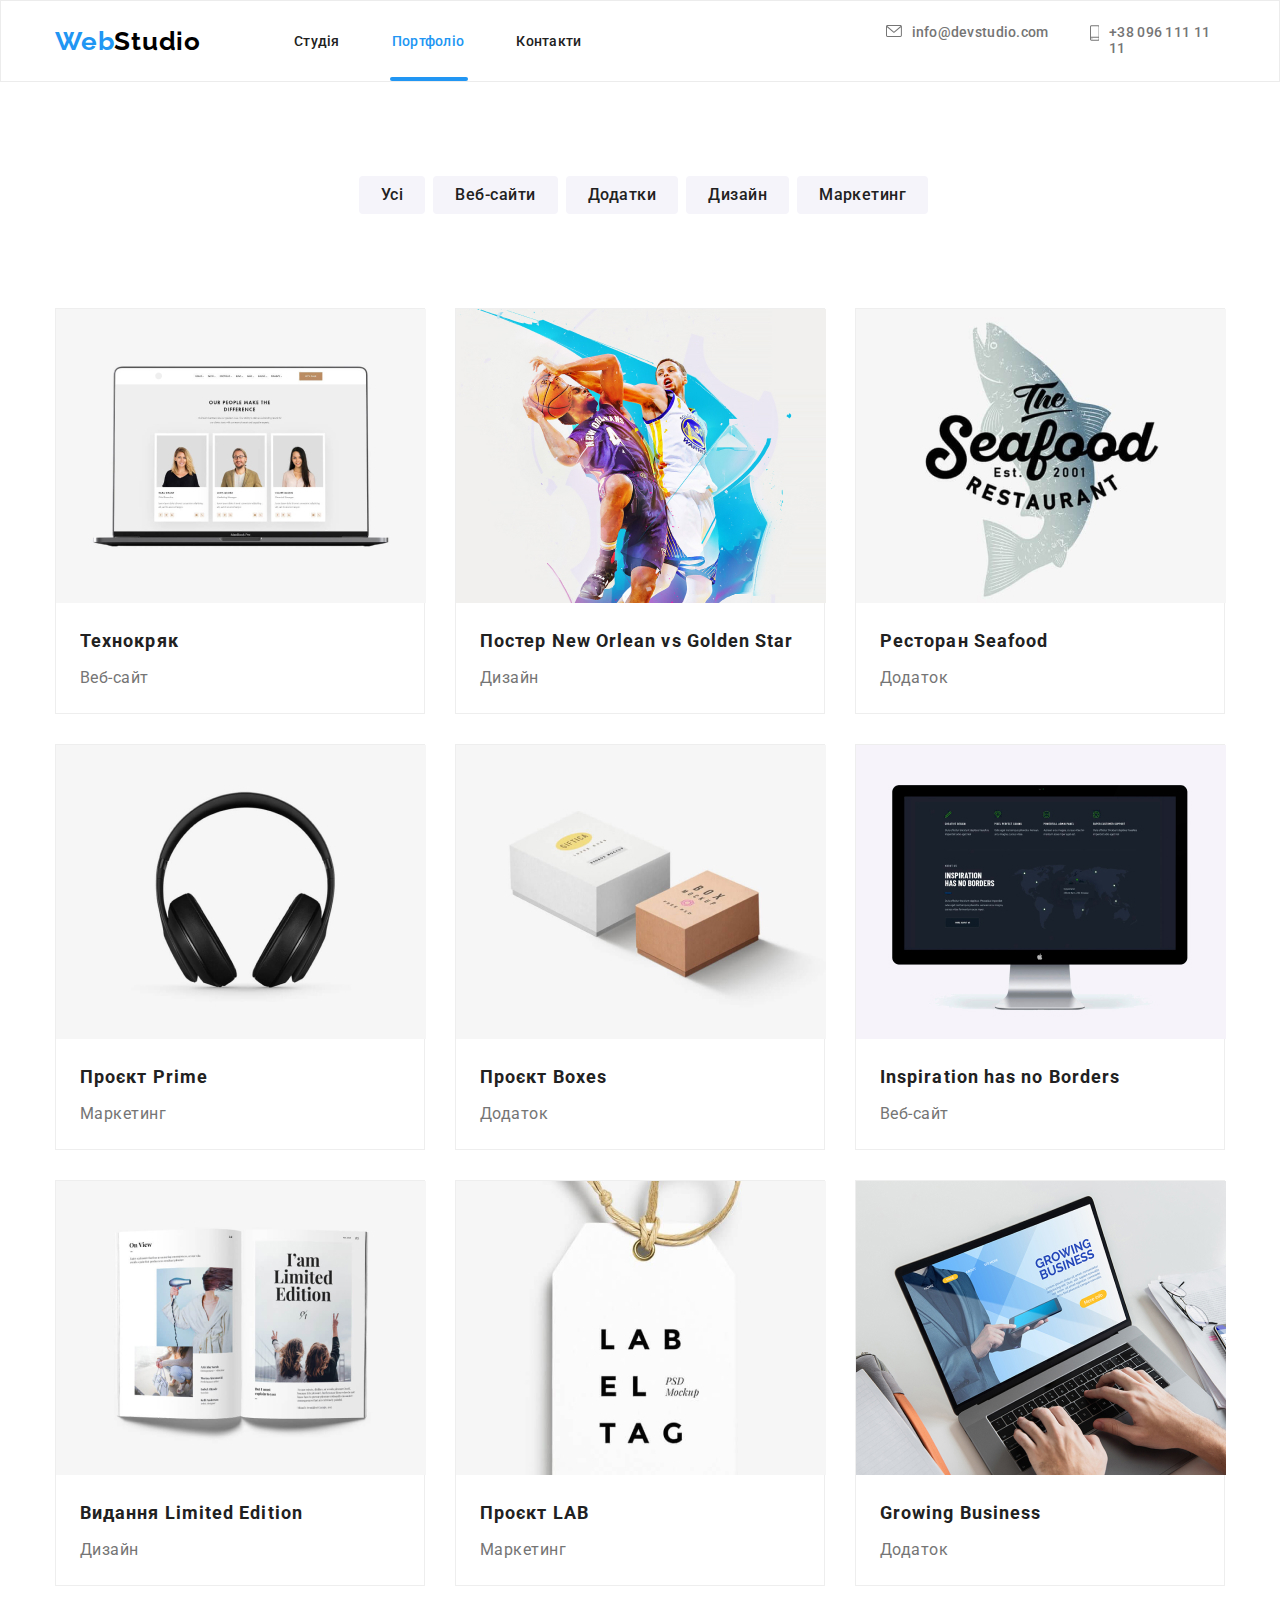
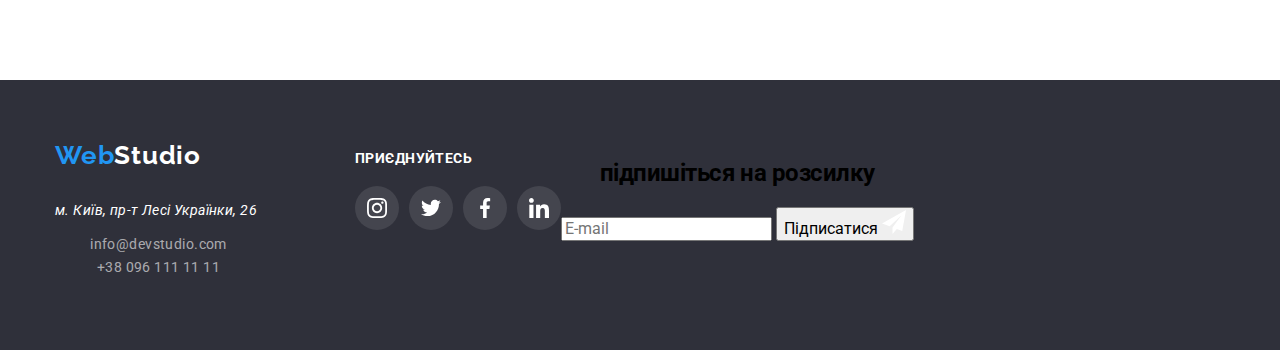
==== portfolio.html @ b6596b7e "е" ====
<!DOCTYPE html>
<html lang="en">
<head>
    <meta charset="UTF-8">
    <meta http-equiv="X-UA-Compatible" content="IE=edge">
    <meta name="viewport" content="width=device-width, initial-scale=1.0">
    <title>Portfolio</title>
    <link rel="stylesheet"
     href="https://fonts.googleapis.com/css2?family=Raleway:wght@700&family=Roboto:wght@400;500;700;900&display=swap">
    <link rel="stylesheet" href="https://cdnjs.cloudflare.com/ajax/libs/modern-normalize/1.1.0/modern-normalize.min.css">
    <link rel="stylesheet" href="css/main.min.css">
</head>
<body>

<!--  header content  -->

<header class="header">
 <div class="container">
  <div class="header__container">
   <nav class="header__nav">
     <a class="header__logo1" href="index.html">Web<span class="header__logo2">Studio</span></a>
      <ul class="header__nav-menu">
         <li class="header__nav-item"><a class="header__nav-studio " href="index.html">Студія</a></li>
         <li class="header__nav-item"><a class="header__nav-portfolio header__nav-portfolio--current" href="">Портфоліо</a>
         </li>
         <li class="header__nav-item"><a class="header__nav-contacts" href="">Контакти</a></li>
      </ul>
   </nav>
      <ul class="header-feedback">
         <li class="header-feedback__item">
           <a class="header-feedback__mail" href="mailto:info@devstudio.com">
           <svg class="header-feedback__mail-icon">
              <use href="./images/icons.svg#icon-envelope-opt"></use>
           </svg>
            info@devstudio.com</a>
         </li>
         <li class="header-feedback__item">
           <a class="header-feedback__tel" href="tel:+380961111111">
           <svg class="header-feedback__tel-icon">
              <use href="./images/icons.svg#icon-smartphone-opt"></use>
           </svg>
            +38 096 111 11 11</a>
         </li>
      </ul>
    </div>
  </div>
</header>
<main>

   <!--   section-portfolio content-->

    <section class="section-portfolio">
     <div class="container">
        <h1 class="section-portfolio__hidden">list of buttons</h1>
        <ul class="section-portfolio__button-menu">           
            <li class="section-portfolio__button"><button class="section-portfolio__button-content" type="button">Усі</button></li>
            <li class="section-portfolio__button"><button class="section-portfolio__button-content" type="button">Веб-сайти</button></li>
            <li class="section-portfolio__button"><button class="section-portfolio__button-content" type="button">Додатки</button></li>
            <li class="section-portfolio__button"><button class="section-portfolio__button-content" type="button">Дизайн</button></li>
            <li class="section-portfolio__button"><button class="section-portfolio__button-content" type="button">Маркетинг</button></li>
        </ul>
        <ul class="section-portfolio__cards-menu">
            <li class="section-portfolio__card">
               <div class="section-portfolio__product-thumb">
                <img src="images/p.technocrack.jpg" alt="technocrack" width="370">                
                 <div class="section-portfolio__product-overlay"> 
                   <p class="section-portfolio__product-actions">Ресурс пропонує комплексні пропозиції з різним рівнем функціоналу та сервісів. Все це дозволить відвідувачу отримати
                    вичерпні відомості про компанію чи приватну особу.</p>
                 </div>
               </div>
               <h2 class="section-portfolio__header">Технокряк</h2>
                <p class="section-portfolio__description">Веб-сайт</p>
            </li>
            <li class="section-portfolio__card">
               <div class="section-portfolio__product-thumb">
                <img src="images/p.poster.jpg" alt="poster" width="370">
                 <div class="section-portfolio__product-overlay">
                    <p class="section-portfolio__product-actions"></p>
                 </div>
                </div> 
                <h2 class="section-portfolio__header">Постер New Orlean vs Golden Star</h2>
                <p class="section-portfolio__description">Дизайн</p>
            </li>
            <li class="section-portfolio__card">
                <div class="section-portfolio__product-thumb">
                <img src="images/p.restaurant.jpg" alt="restaurant" width="370">
                 <div class="section-portfolio__product-overlay">
                    <p class="section-portfolio__product-actions"></p>
                 </div>
                </div>
                <h2 class="section-portfolio__header">Ресторан Seafood</h2>
                <p class="section-portfolio__description">Додаток</p>
            </li>
            <li class="section-portfolio__card">
                <div class="section-portfolio__product-thumb">
                <img src="images/p.prime.jpg" alt="prime" width="370">
                 <div class="section-portfolio__product-overlay">
                    <p class="section-portfolio__product-actions"></p>
                </div>
                </div>
                <h2 class="section-portfolio__header">Проєкт Prime</h2>
                <p class="section-portfolio__description">Маркетинг</p>
            </li>
            <li class="section-portfolio__card">
                <div class="section-portfolio__product-thumb">
                <img src="images/p.boxes.jpg" alt="boxes" width="370">
                 <div class="section-portfolio__product-overlay">
                    <p class="section-portfolio__product-actions"></p>
                 </div>
                </div>
                <h2 class="section-portfolio__header">Проєкт Boxes</h2>
                <p class="section-portfolio__description">Додаток</p>
            </li>
            <li class="section-portfolio__card">
                <div class="section-portfolio__product-thumb">
                <img src="images/p.inspiration.jpg" alt="inspiration" width="370">
                 <div class="section-portfolio__product-overlay">
                    <p class="section-portfolio__product-actions"></p>
                 </div>
                </div>
                <h2 class="section-portfolio__header">Inspiration has no Borders</h2>
                <p class="section-portfolio__description">Веб-сайт</p>
            </li>
            <li class="section-portfolio__card">
                <div class="section-portfolio__product-thumb">
                <img src="images/p.limited.jpg" alt="limited" width="370">
                 <div class="section-portfolio__product-overlay">
                    <p class="section-portfolio__product-actions"></p>
                 </div>
                </div>
                <h2 class="section-portfolio__header">Видання Limited Edition</h2>
                <p class="section-portfolio__description">Дизайн</p>
            </li>
            <li class="section-portfolio__card">
                <div class="section-portfolio__product-thumb">
                <img src="images/p.lab.jpg" alt="lab" width="370">
                 <div class="section-portfolio__product-overlay">
                    <p class="section-portfolio__product-actions"></p>
                 </div>
                </div>
                <h2 class="section-portfolio__header">Проєкт LAB</h2>
                <p class="section-portfolio__description">Маркетинг</p>
            </li>
            <li class="section-portfolio__card">
                <div class="section-portfolio__product-thumb">
                <img src="images/p.growing.jpg" alt="growing" width="370">
                 <div class="section-portfolio__product-overlay">
                    <p class="section-portfolio__product-actions"></p>
                 </div>
                </div>
                <h2 class="section-portfolio__header">Growing Business</h2>
                <p class="section-portfolio__description">Додаток</p>
            </li>
        </ul>
     </div>
    </section>
</main>
<!--   footer content   -->
<footer class="footer">
  <div class="container">
   <div class="footer__list">
    <div class="footer__box1">
     <div class="footer__logo">
        <a class="footer__logo-web" href="index.html">Web<span class="footer__logo-studio">Studio</span></a>
     </div>
     <address class="footer__adress">м. Київ, пр-т Лесі Українки, 26</address>
     <ul>
       <li><a class="footer__mail" href="mailto:info@devstudio.com">info@devstudio.com</a></li>
       <li><a class="footer__tel" href="tel:+38091111111">+38 096 111 11 11</a></li>
     </ul>
     </div>
       <div class="footer-networks">
         <h2 class="footer-networks__description">приєднуйтесь</h2>
         <ul class="footer-networks__list">
            <li class="footer-networks__box">
             <a class="footer-networks__link" href="">
             <svg class="footer-networks__icon" width="20" height="20">
              <use href="./images/icons.svg#icon-instagram-1-opt"></use>
             </svg>
              </a>
            </li>
            <li class="footer-networks__box">
             <a class="footer-networks__link" href="">
             <svg class="footer-networks__icon" width="20" height="20">
              <use href="./images/icons.svg#icon-twitter-1-opt"></use>
             </svg>
              </a>
            </li>
            <li class="footer-networks__box">
             <a class="footer-networks__link" href="">
             <svg class="footer-networks__icon" width="20" height="20">
              <use href="./images/icons.svg#icon-facebook-1-opt"></use>
             </svg>
              </a>
            </li>
            <li class="footer-networks__box">
             <a class="footer-networks__link1" href="">
             <svg class="footer-networks__icon" width="20" height="20">
              <use href="./images/icons.svg#icon-linkedin-1-opt"></use>
             </svg>
              </a>
            </li>
         </ul>
        </div>
            <div class="footer__subscription">
                <h2 class="footer__subscription-description">підпишіться на розсилку</h2>
                <form class="footer__form">
                    <label>
                        <input class="footer__form-input" type="email" name="email" placeholder="E-mail"
                            autocomplete="off">
                    </label>
                    <button class="footer__form-button" type="submit">Підписатися
                        <svg class="footer__form-icon" width="24" height="24">
                            <use href="./images/icons.svg#icon-icon-send"></use>
                        </svg>
                    </button>
                </form>
            </div>
        </div>
    </div>
</footer>
</body>
</html>
---- css/main.min.css ----
:root{--primary-text-color: #212121;--description-text-color: #757575;--links-buttons-text-color: #2196F3}body{background-color:#fff;font-family:Roboto,sans-serif;letter-spacing:-0.03em}ul{padding:0;margin:0;list-style:none}.container{margin-left:auto;margin-right:auto;padding-left:15px;padding-right:15px}@media screen and (min-width: 480px){.container{width:480px}}@media screen and (min-width: 768px){.container{width:768px}}@media screen and (min-width: 1200px){.container{width:1200px}}.header{display:block;background-color:#fff;border:1px solid #ececec}.header__container{position:relative;height:60px;display:-webkit-box;display:-ms-flexbox;display:flex;-webkit-box-align:center;-ms-flex-align:center;align-items:center}@media(min-width: 768px){.header__container{height:80px;display:-webkit-box;display:-ms-flexbox;display:flex;-webkit-box-align:center;-ms-flex-align:center;align-items:center}}.header__logo1{margin-right:293px;color:var(--links-buttons-text-color);font-family:"Raleway";font-weight:700;font-size:24px;line-height:1.16;letter-spacing:.03em;text-decoration:none}@media(min-width: 767px){.header__logo1{margin-right:0px}}@media(min-width: 1200px){.header__logo1{margin-right:93px;font-size:26px;line-height:1.19}}.header__logo2{color:#000;font-family:"Raleway";font-weight:700;font-size:24px;line-height:1.16;letter-spacing:.03em}@media(min-width: 1200px){.header__logo2{font-size:26px;line-height:1.19}}.header__nav{display:-webkit-box;display:-ms-flexbox;display:flex;-webkit-box-align:center;-ms-flex-align:center;align-items:center}@media(min-width: 768px){.header__nav{margin-left:88px}}@media(min-width: 1200px){.header__nav{margin-left:0px}}.header__nav-menu{display:none}@media(min-width: 768px){.header__nav-menu{display:-webkit-box;display:-ms-flexbox;display:flex;-webkit-box-align:center;-ms-flex-align:center;align-items:center}}.header__nav-item{display:block}@media(min-width: 768px){.header__nav-item{margin-right:51px}.header__nav-item:nth-child(3n){margin-right:0px}}@media(min-width: 1200px){.header__nav-item{margin-right:52px}.header__nav-item:nth-child(3n){margin-right:0px}}.header__nav-studio{color:var(--primary-text-color);font-weight:500;font-size:14px;line-height:1.2;letter-spacing:.02em;text-decoration:none;padding-top:32px;padding-bottom:32px;cursor:pointer;-webkit-transition-property:var(--links-buttons-text-color);transition-property:var(--links-buttons-text-color);-webkit-transition-duration:250ms;transition-duration:250ms;-webkit-transition-timing-function:cubic-bezier(0.4, 0, 0.2, 1);transition-timing-function:cubic-bezier(0.4, 0, 0.2, 1)}.header__nav-studio:hover,.header__nav-studio:focus{color:var(--links-buttons-text-color)}.header__nav-studio--current{position:relative;color:var(--links-buttons-text-color);font-weight:500;font-size:14px;line-height:1.2;width:78px;height:4px;letter-spacing:.02em;text-decoration:none}.header__nav-studio::after{content:"";position:absolute;left:-200%;bottom:0;margin-left:85px;display:block;width:48px;height:4px;background-color:#2196f3;border-radius:2px}.header__nav-portfolio{color:var(--primary-text-color);font-weight:500;font-size:14px;line-height:1.2;letter-spacing:.02em;text-decoration:none;padding-top:32px;padding-bottom:32px;-webkit-transition-property:var(--links-buttons-text-color);transition-property:var(--links-buttons-text-color);-webkit-transition-duration:250ms;transition-duration:250ms;-webkit-transition-timing-function:cubic-bezier(0.4, 0, 0.2, 1);transition-timing-function:cubic-bezier(0.4, 0, 0.2, 1);cursor:pointer}.header__nav-portfolio:hover,.header__nav-portfolio:focus{color:var(--links-buttons-text-color)}.header__nav-portfolio--current{position:relative;color:var(--links-buttons-text-color);font-weight:500;font-size:14px;line-height:1.2;letter-spacing:.02em;text-decoration:none}.header__nav-portfolio::after{content:"";position:absolute;left:-200%;bottom:0;margin-left:143px;display:block;width:78px;height:4px;background-color:#2196f3;border-radius:2px}.header__nav-contacts{color:var(--primary-text-color);font-weight:500;font-size:14px;line-height:1.2;letter-spacing:.02em;text-decoration:none;padding-top:32px;padding-bottom:32px;-webkit-transition-property:var(--links-buttons-text-color);transition-property:var(--links-buttons-text-color);-webkit-transition-duration:250ms;transition-duration:250ms;-webkit-transition-timing-function:cubic-bezier(0.4, 0, 0.2, 1);transition-timing-function:cubic-bezier(0.4, 0, 0.2, 1);cursor:pointer}.header__nav-contacts:hover,.header__nav-contacts:focus{color:var(--links-buttons-text-color)}.header-feedback{display:none}@media(min-width: 768px){.header-feedback{display:block;margin-left:96px;margin-top:auto;margin-bottom:auto}}@media(min-width: 1200px){.header-feedback{display:-webkit-box;display:-ms-flexbox;display:flex;margin-left:304px;margin-top:auto;margin-bottom:auto}}.header-feedback__item{display:-webkit-box;display:-ms-flexbox;display:flex}@media(min-width: 768px){.header-feedback__item{margin-bottom:10px}.header-feedback__item:nth-child(2n){margin-bottom:0px}}@media(min-width: 1200px){.header-feedback__item{margin-right:41px;margin-bottom:0px}.header-feedback__item:nth-child(2n){margin-right:0px}}.header-feedback__mail-icon{fill:currentColor}@media(min-width: 768px){.header-feedback__mail-icon{width:14px;height:10px;margin-right:8px}}@media(min-width: 1200px){.header-feedback__mail-icon{width:16px;height:12px;margin-right:10px}}.header-feedback__tel-icon{fill:currentColor}@media(min-width: 768px){.header-feedback__tel-icon{width:10px;height:14px;margin-right:8px}}@media(min-width: 1200px){.header-feedback__tel-icon{width:10px;height:16px;margin-right:10px}}.header-feedback__tel{margin-left:0px}.header-feedback__mail{display:-webkit-box;display:-ms-flexbox;display:flex;color:var(--description-text-color);font-weight:500;letter-spacing:.02em;text-decoration:none;-webkit-transition-property:var(--links-buttons-text-color);transition-property:var(--links-buttons-text-color);-webkit-transition-duration:250ms;transition-duration:250ms;-webkit-transition-timing-function:cubic-bezier(0.4, 0, 0.2, 1);transition-timing-function:cubic-bezier(0.4, 0, 0.2, 1)}.header-feedback__mail:hover,.header-feedback__mail:focus{color:var(--links-buttons-text-color)}@media(min-width: 768px){.header-feedback__mail{font-size:12px;line-height:1.16}}@media(min-width: 1200px){.header-feedback__mail{font-size:14px;line-height:1.14}}.header-feedback__tel{display:-webkit-box;display:-ms-flexbox;display:flex;color:var(--description-text-color);font-weight:500;font-size:14px;line-height:1.14;letter-spacing:.02em;text-decoration:none;-webkit-transition-property:var(--links-buttons-text-color);transition-property:var(--links-buttons-text-color);-webkit-transition-duration:250ms;transition-duration:250ms;-webkit-transition-timing-function:cubic-bezier(0.4, 0, 0.2, 1);transition-timing-function:cubic-bezier(0.4, 0, 0.2, 1)}.header-feedback__tel:hover,.header-feedback__tel:focus{color:var(--links-buttons-text-color)}@media(min-width: 768px){.header-feedback__tel{font-size:12px;line-height:1.16}}@media(min-width: 1200px){.header-feedback__tel{font-size:14px;line-height:1.14}}.section-studio{padding-top:118px;padding-bottom:128px;text-align:center;background-color:#2f303a;background-image:-webkit-gradient(linear, left top, right top, from(rgba(47, 48, 58, 0.4)), to(rgba(47, 48, 58, 0.4))),url(../images/overlay480.jpg);background-image:linear-gradient(to right, rgba(47, 48, 58, 0.4), rgba(47, 48, 58, 0.4)),url(../images/overlay480.jpg);background-repeat:no-repeat;background-position:center;background-size:cover}@media(-webkit-min-device-pixel-ratio: 2), (min-resolution: 2dppx){.section-studio{background-image:-webkit-gradient(linear, left top, right top, from(rgba(47, 48, 58, 0.4)), to(rgba(47, 48, 58, 0.4))),url(../images/overlay480x2.jpg);background-image:linear-gradient(to right, rgba(47, 48, 58, 0.4), rgba(47, 48, 58, 0.4)),url(../images/overlay480x2.jpg)}}@media(min-width: 768px){.section-studio{background-image:-webkit-gradient(linear, left top, right top, from(rgba(47, 48, 58, 0.4)), to(rgba(47, 48, 58, 0.4))),url(../images/overlay768.jpg);background-image:linear-gradient(to right, rgba(47, 48, 58, 0.4), rgba(47, 48, 58, 0.4)),url(../images/overlay768.jpg)}}@media(min-width: 768px)and (-webkit-min-device-pixel-ratio: 2), (min-width: 768px)and (min-resolution: 2dppx){.section-studio{background-image:-webkit-gradient(linear, left top, right top, from(rgba(47, 48, 58, 0.4)), to(rgba(47, 48, 58, 0.4))),url(../images/overlay768x2.jpg);background-image:linear-gradient(to right, rgba(47, 48, 58, 0.4), rgba(47, 48, 58, 0.4)),url(../images/overlay768x2.jpg)}}@media(min-width: 1200px){.section-studio{padding-top:200px;padding-bottom:210px;background-image:-webkit-gradient(linear, left top, right top, from(rgba(47, 48, 58, 0.4)), to(rgba(47, 48, 58, 0.4))),url(../images/overlay1200.jpg);background-image:linear-gradient(to right, rgba(47, 48, 58, 0.4), rgba(47, 48, 58, 0.4)),url(../images/overlay1200.jpg)}}@media(min-width: 1200px)and (-webkit-min-device-pixel-ratio: 2), (min-width: 1200px)and (min-resolution: 2dppx){.section-studio{background-image:-webkit-gradient(linear, left top, right top, from(rgba(47, 48, 58, 0.4)), to(rgba(47, 48, 58, 0.4))),url(../images/overlay1200x2.jpg);background-image:linear-gradient(to right, rgba(47, 48, 58, 0.4), rgba(47, 48, 58, 0.4)),url(../images/overlay1200x2.jpg)}}.section-studio__hero{margin-top:0px;margin-bottom:40px;color:#fff;font-style:normal;font-weight:900;font-size:26px;line-height:1.61;letter-spacing:.06em;text-transform:uppercase}@media(min-width: 1200px){.section-studio__hero{font-size:44px;line-height:1.36}}.section-studio__button{color:var(--primary-text-color);font-weight:700;font-size:16px;line-height:1.81;-webkit-box-align:center;-ms-flex-align:center;align-items:center;text-align:center;letter-spacing:.06em}.section-studio__button{background-color:#f5f4fa;-webkit-box-shadow:0px 4px 4px rgba(0,0,0,.15);box-shadow:0px 4px 4px rgba(0,0,0,.15);border:0px;border-radius:4px;padding:10px 24px;min-width:200px;-webkit-transition-property:var(--links-buttons-text-color);transition-property:var(--links-buttons-text-color);-webkit-transition-duration:250ms;transition-duration:250ms;-webkit-transition-timing-function:cubic-bezier(0.4, 0, 0.2, 1);transition-timing-function:cubic-bezier(0.4, 0, 0.2, 1);cursor:pointer}.section-studio__button:hover{background-color:var(--links-buttons-text-color);color:#fff}.section-studio__button:focus{background-color:var(--links-buttons-text-color);color:#fff}.section-benefits{padding-top:60px;padding-bottom:30px}@media(min-width: 1200px){.section-benefits{padding-top:94px;padding-bottom:94px}}.section-benefits__header-hidden{position:absolute;margin-top:0px;margin-bottom:0px;visibility:hidden}.section-benefits__list{display:block}@media(min-width: 768px){.section-benefits__list{display:-webkit-box;display:-ms-flexbox;display:flex;-ms-flex-wrap:wrap;flex-wrap:wrap}}@media(min-width: 1200px){.section-benefits__list{display:-webkit-box;display:-ms-flexbox;display:flex}}.section-benefits__title{margin-bottom:30px;margin-right:0px;display:block}@media(min-width: 768px){.section-benefits__title{margin-bottom:0px;margin-right:30px}.section-benefits__title:nth-child(2n){margin-right:0px}}@media(min-width: 1200px){.section-benefits__title:nth-child(2n){margin-right:30px}.section-benefits__title:nth-child(4n){margin-right:0px}}.section-benefits__box{padding-top:25px;padding-left:192px;width:450px;height:120px;background:#f5f4fa;border-radius:4px}@media(min-width: 768px){.section-benefits__box{width:354px;padding-left:144px}}@media(min-width: 1200px){.section-benefits__box{width:270px;padding-left:102px}}.section-benefits__header{text-align:center;margin-top:30px;margin-bottom:10px;color:var(--primary-text-color);font-weight:700;font-size:14px;line-height:1.14;letter-spacing:.03em}@media(min-width: 768px){.section-benefits__header{text-align:left}}.section-benefits__description{margin-top:0px;color:var(--description-text-color);font-weight:400;font-size:14px;line-height:1.71;letter-spacing:.03em}@media(min-width: 768px){.section-benefits__description{width:354px;margin-bottom:30px}}@media(min-width: 1200px){.section-benefits__description{width:270px;margin-bottom:0px}}.section-work{padding-bottom:94px}@media(max-width: 1200px){.section-work{display:none}}.section-work__header{margin-top:0px;margin-bottom:50px;color:var(--primary-text-color);font-weight:700;font-size:36px;line-height:1.16;text-align:center;letter-spacing:.03em}.section-work__list{position:relative;display:-webkit-box;display:-ms-flexbox;display:flex}.section-work__desktop-apps{margin-right:30px}.section-work__mobile-apps{margin-right:30px}.section-work__design-solutions{margin-right:0px}.section-work__box1{position:absolute;margin-top:224px;display:-webkit-box;display:-ms-flexbox;display:flex;width:370px;height:70px;text-align:center;background:rgba(47,48,58,.8)}.section-work__box2{position:absolute;left:33%;margin-left:14px;margin-top:224px;display:-webkit-box;display:-ms-flexbox;display:flex;width:370px;height:70px;text-align:center;background:rgba(47,48,58,.8)}.section-work__box3{position:absolute;left:66%;margin-left:28px;margin-top:224px;display:-webkit-box;display:-ms-flexbox;display:flex;width:370px;height:70px;text-align:center;background:rgba(47,48,58,.8)}.section-work__description1{margin-left:107px;margin-top:27px;margin-bottom:0px;font-weight:700;font-size:14px;line-height:16px;letter-spacing:.03em;text-transform:uppercase;color:#fff}.section-work__description2{margin-left:113px;margin-top:27px;margin-bottom:0px;font-weight:700;font-size:14px;line-height:16px;letter-spacing:.03em;text-transform:uppercase;color:#fff}.section-work__description3{margin-left:95px;margin-top:27px;margin-bottom:0px;font-weight:700;font-size:14px;line-height:16px;letter-spacing:.03em;text-transform:uppercase;color:#fff}.section-team{margin-top:0px;padding-top:94px;padding-bottom:30px;background-color:#f5f4fa}@media(min-width: 1200px){.section-team{padding-bottom:94px}}.section-team__header{margin-top:0px;margin-bottom:30px;color:var(--primary-text-color);font-weight:700;font-size:28px;line-height:1.17;text-align:center;letter-spacing:.03em}@media(min-width: 1200px){.section-team__header{font-size:36px;line-height:1.16;margin-bottom:50px}}.section-team__list{display:block}@media(min-width: 768px){.section-team__list{display:-webkit-box;display:-ms-flexbox;display:flex;-ms-flex-wrap:wrap;flex-wrap:wrap}}@media(min-width: 1200px){.section-team__list{display:-webkit-box;display:-ms-flexbox;display:flex}}.section-team__card{width:450px;margin-bottom:30px;background-color:#fff;-webkit-box-shadow:0px 1px 3px rgba(0,0,0,.12),0px 1px 1px rgba(0,0,0,.14),0px 2px 1px rgba(0,0,0,.2);box-shadow:0px 1px 3px rgba(0,0,0,.12),0px 1px 1px rgba(0,0,0,.14),0px 2px 1px rgba(0,0,0,.2);border-radius:0px 0px 4px 4px}@media(min-width: 768px){.section-team__card{width:354px;margin-right:30px}.section-team__card:nth-child(2n){margin-right:0px}}@media(min-width: 1200px){.section-team__card{width:270px;margin-bottom:0px}.section-team__card:nth-child(2n){margin-right:30px}.section-team__card:nth-child(4n){margin-right:0px}}.section-team__img{display:block;max-width:100%;height:auto}.section-team__card-name{margin-top:30px;margin-bottom:10px;color:var(--primary-text-color);font-weight:500;font-size:16px;line-height:1.18;text-align:center;letter-spacing:.03em}.section-team__card-description{margin-bottom:16px;margin-top:0px;color:var(--description-text-color);font-weight:400;font-size:16px;line-height:1.14;text-align:center;letter-spacing:.03em}.section-team__social-networks{padding-left:122px;padding-bottom:24px;display:-webkit-box;display:-ms-flexbox;display:flex}@media(min-width: 768px){.section-team__social-networks{padding-left:74px}}@media(min-width: 1200px){.section-team__social-networks{padding-left:32px;padding-bottom:30px}}.section-team__social-networks-box{display:-webkit-box;display:-ms-flexbox;display:flex}.section-team__social-networks-link{text-align:center;margin-right:10px;border:none;width:44px;height:44px;color:#afb1b8;border-radius:50%;background-color:#fff;cursor:pointer;-webkit-transition-property:var(--links-buttons-text-color);transition-property:var(--links-buttons-text-color);-webkit-transition-duration:250ms;transition-duration:250ms;-webkit-transition-timing-function:cubic-bezier(0.4, 0, 0.2, 1);transition-timing-function:cubic-bezier(0.4, 0, 0.2, 1)}.section-team__social-networks-link:hover{color:#fff;background-color:#2196f3}.section-team__social-networks-link:nth-child(4n){margin-right:10px}.section-team__social-networks-icon{margin-left:12px;margin-right:12px;margin-bottom:12px;margin-top:12px;fill:currentColor}.section-clients{padding-top:60px;padding-bottom:60px}@media(min-width: 1200px){.section-clients{padding-top:94px;padding-bottom:94px}}.section-clients__header{text-align:center;margin-top:0px;margin-bottom:30px;font-weight:700;font-size:28px;line-height:1.17;text-align:center;letter-spacing:.03em}.section-clients__list{display:-webkit-box;display:-ms-flexbox;display:flex;-ms-flex-wrap:wrap;flex-wrap:wrap}.section-clients__box1{margin-bottom:30px;margin-right:30px;display:-webkit-box;display:-ms-flexbox;display:flex}@media(min-width: 1200px){.section-clients__box1{margin-bottom:0px}}.section-clients__box2{margin-bottom:30px;display:-webkit-box;display:-ms-flexbox;display:flex}@media(min-width: 768px){.section-clients__box2{margin-right:30px}}@media(min-width: 1200px){.section-clients__box2{margin-bottom:0px}}.section-clients__box3{margin-bottom:30px;margin-right:30px;display:-webkit-box;display:-ms-flexbox;display:flex}@media(min-width: 768px){.section-clients__box3{margin-right:0px}}@media(min-width: 1200px){.section-clients__box3{margin-bottom:0px;margin-right:30px}}.section-clients__box4{margin-bottom:30px;display:-webkit-box;display:-ms-flexbox;display:flex}@media(min-width: 768px){.section-clients__box4{margin-right:30px;margin-bottom:0px}}.section-clients__box5{margin-right:30px;display:-webkit-box;display:-ms-flexbox;display:flex}.section-clients__box6{display:-webkit-box;display:-ms-flexbox;display:flex}.section-clients__link1{padding-top:21px;padding-left:80px;-webkit-box-sizing:border-box;box-sizing:border-box;width:210px;height:92px;color:#afb1b8;border:1px solid #afb1b8;border-radius:4px;-webkit-transition-property:var(--links-buttons-text-color);transition-property:var(--links-buttons-text-color);-webkit-transition-duration:250ms;transition-duration:250ms;-webkit-transition-timing-function:cubic-bezier(0.4, 0, 0.2, 1);transition-timing-function:cubic-bezier(0.4, 0, 0.2, 1)}.section-clients__link1:hover{color:#2196f3;border:1px solid #2196f3}@media(min-width: 768px){.section-clients__link1{width:226px;padding-left:91px}}@media(min-width: 1200px){.section-clients__link1{width:170px;padding-top:23px;padding-left:64px}}.section-clients__link2{padding-top:20px;padding-left:85px;-webkit-box-sizing:border-box;box-sizing:border-box;width:210px;height:92px;color:#afb1b8;border:1px solid #afb1b8;border-radius:4px;-webkit-transition-property:var(--links-buttons-text-color);transition-property:var(--links-buttons-text-color);-webkit-transition-duration:250ms;transition-duration:250ms;-webkit-transition-timing-function:cubic-bezier(0.4, 0, 0.2, 1);transition-timing-function:cubic-bezier(0.4, 0, 0.2, 1)}.section-clients__link2:hover{color:#2196f3;border:1px solid #2196f3}@media(min-width: 768px){.section-clients__link2{width:226px;padding-left:91px}}@media(min-width: 1200px){.section-clients__link2{width:170px;padding-top:19px;padding-left:65px}}.section-clients__link3{padding-top:26px;padding-left:81px;-webkit-box-sizing:border-box;box-sizing:border-box;width:210px;height:92px;color:#afb1b8;border:1px solid #afb1b8;border-radius:4px;-webkit-transition-property:var(--links-buttons-text-color);transition-property:var(--links-buttons-text-color);-webkit-transition-duration:250ms;transition-duration:250ms;-webkit-transition-timing-function:cubic-bezier(0.4, 0, 0.2, 1);transition-timing-function:cubic-bezier(0.4, 0, 0.2, 1)}.section-clients__link3:hover{color:#2196f3;border:1px solid #2196f3}@media(min-width: 768px){.section-clients__link3{width:226px;padding-left:91px}}@media(min-width: 1200px){.section-clients__link3{width:170px;padding-top:24;padding-left:62px}}.section-clients__link4{padding-top:25px;padding-left:70px;-webkit-box-sizing:border-box;box-sizing:border-box;width:210px;height:92px;color:#afb1b8;border:1px solid #afb1b8;border-radius:4px;-webkit-transition-property:var(--links-buttons-text-color);transition-property:var(--links-buttons-text-color);-webkit-transition-duration:250ms;transition-duration:250ms;-webkit-transition-timing-function:cubic-bezier(0.4, 0, 0.2, 1);transition-timing-function:cubic-bezier(0.4, 0, 0.2, 1)}.section-clients__link4:hover{color:#2196f3;border:1px solid #2196f3}@media(min-width: 768px){.section-clients__link4{width:226px;padding-left:75px}}@media(min-width: 1200px){.section-clients__link4{width:170px;padding-top:24;padding-left:43px}}.section-clients__link5{padding-top:22px;padding-left:71px;-webkit-box-sizing:border-box;box-sizing:border-box;width:210px;height:92px;color:#afb1b8;border:1px solid #afb1b8;border-radius:4px;-webkit-transition-property:var(--links-buttons-text-color);transition-property:var(--links-buttons-text-color);-webkit-transition-duration:250ms;transition-duration:250ms;-webkit-transition-timing-function:cubic-bezier(0.4, 0, 0.2, 1);transition-timing-function:cubic-bezier(0.4, 0, 0.2, 1)}.section-clients__link5:hover{color:#2196f3;border:1px solid #2196f3}@media(min-width: 768px){.section-clients__link5{width:226px;padding-left:75px}}@media(min-width: 1200px){.section-clients__link5{width:170px;padding-top:22px;padding-left:54px}}.section-clients__link6{padding-top:23px;padding-left:61px;-webkit-box-sizing:border-box;box-sizing:border-box;width:210px;height:92px;color:#afb1b8;border:1px solid #afb1b8;border-radius:4px;-webkit-transition-property:var(--links-buttons-text-color);transition-property:var(--links-buttons-text-color);-webkit-transition-duration:250ms;transition-duration:250ms;-webkit-transition-timing-function:cubic-bezier(0.4, 0, 0.2, 1);transition-timing-function:cubic-bezier(0.4, 0, 0.2, 1)}.section-clients__link6:hover{color:#2196f3;border:1px solid #2196f3}@media(min-width: 768px){.section-clients__link6{width:226px;padding-left:75px}}@media(min-width: 1200px){.section-clients__link6{width:170px;padding-top:23px;padding-left:38px}}.section-clients__icon0{width:44px;height:49px;fill:currentColor}@media(min-width: 1200px){.section-clients__icon0{width:41px;height:46px}}.section-clients__icon1{width:40px;height:52px;fill:currentColor}.section-clients__icon2{width:41px;height:42.18px;fill:currentColor}@media(min-width: 1200px){.section-clients__icon2{width:43px;height:41px}}.section-clients__icon3{width:80px;height:42.62px;fill:currentColor}@media(min-width: 1200px){.section-clients__icon3{width:84px;height:40px}}.section-clients__icon4{width:59px;height:47px;fill:currentColor}@media(min-width: 1200px){.section-clients__icon4{width:62px;height:45px}}.section-clients__icon5{width:88.48px;height:45.44px;fill:currentColor}@media(min-width: 1200px){.section-clients__icon5{width:94px;height:44px}}.backdrop{position:fixed;top:0;left:0;width:100%;height:100%;background-color:rgba(0,0,0,.2);opacity:1;-webkit-transition:opacity 250ms cubic-bezier(0.4, 0, 0.2, 1);transition:opacity 250ms cubic-bezier(0.4, 0, 0.2, 1)}.backdrop.is-hidden{opacity:0;pointer-events:none}.backdrop.is-hidden .modal{-webkit-transform:translate(-50%, -50%) scale(0.9);transform:translate(-50%, -50%) scale(0.9)}.modal{position:absolute;top:50%;left:50%;width:450px;height:609px;background-color:#fff;-webkit-box-shadow:0px 1px 3px rgba(0,0,0,.12),0px 1px 1px rgba(0,0,0,.14),0px 2px 1px rgba(0,0,0,.2);box-shadow:0px 1px 3px rgba(0,0,0,.12),0px 1px 1px rgba(0,0,0,.14),0px 2px 1px rgba(0,0,0,.2);border-radius:4px;-webkit-transform:translate(-50%, -50%) scale(1);transform:translate(-50%, -50%) scale(1);-webkit-transition:-webkit-transform 250ms cubic-bezier(0.4, 0, 0.2, 1);transition:-webkit-transform 250ms cubic-bezier(0.4, 0, 0.2, 1);transition:transform 250ms cubic-bezier(0.4, 0, 0.2, 1);transition:transform 250ms cubic-bezier(0.4, 0, 0.2, 1), -webkit-transform 250ms cubic-bezier(0.4, 0, 0.2, 1)}@media(min-width: 1200px){.modal{width:528px;height:581px}}.modal__button{position:absolute;padding:0%;width:30px;height:30px;left:411px;top:9px;border-radius:50%;color:#000;background-color:#fff;border:1px solid rgba(0,0,0,.1);cursor:pointer;-webkit-transition-property:var(--links-buttons-text-color);transition-property:var(--links-buttons-text-color);-webkit-transition-duration:250ms;transition-duration:250ms;-webkit-transition-timing-function:cubic-bezier(0.4, 0, 0.2, 1);transition-timing-function:cubic-bezier(0.4, 0, 0.2, 1)}.modal__button:hover{color:#2196f3}@media(min-width: 1200px){.modal__button{left:490px}}.modal__icon{position:absolute;top:18%;left:18%;fill:currentColor}.modal__description{width:370px;height:60px;margin-top:40px;margin-bottom:0px;margin-right:10px;margin-left:40px;padding-bottom:12px;font-weight:700;font-size:20px;line-height:23px;text-align:center;letter-spacing:.03em;color:#212121}@media(min-width: 1200px){.modal__description{width:448px;height:23px;margin-bottom:12px}}.form{width:450px;padding-left:40px;padding-right:40px;margin-right:0px}@media(min-width: 1200px){.form{width:528px}}.form__box{display:-webkit-box;display:-ms-flexbox;display:flex;-webkit-box-orient:vertical;-webkit-box-direction:normal;-ms-flex-direction:column;flex-direction:column}.form__box:focus-within>.form__icon-person{fill:#2196f3}.form__box:focus-within>.form__icon-telephone{fill:#2196f3}.form__box:focus-within>.form__icon-mail{fill:#2196f3}.form__box1{display:-webkit-box;display:-ms-flexbox;display:flex;padding-top:10px;padding-bottom:29px}@media(min-width: 1200px){.form__box1{padding-top:12px;padding-bottom:30px;margin-left:12px}}.form__label{padding-bottom:10px;font-weight:400;font-size:12px;line-height:14px;letter-spacing:.01em;color:#757575}.form__input{width:370px;height:40px;left:576px;top:315px;margin-top:4px;padding-top:12px;padding-bottom:12px;padding-left:42px;border:1px solid;border-radius:4px;border-color:rgba(33,33,33,.2);outline:none;-webkit-transition-property:var(--links-buttons-text-color);transition-property:var(--links-buttons-text-color);-webkit-transition-duration:250ms;transition-duration:250ms;-webkit-transition-timing-function:cubic-bezier(0.4, 0, 0.2, 1);transition-timing-function:cubic-bezier(0.4, 0, 0.2, 1)}.form__input:hover{cursor:pointer}.form__input:focus{border-color:#2196f3}@media(min-width: 1200px){.form__input{width:448px}}.form__icon-person{position:absolute;top:128px;left:54px;display:inline-block;width:18px;height:18px;fill:#000;-webkit-transition-property:var(--links-buttons-text-color);transition-property:var(--links-buttons-text-color);-webkit-transition-duration:250ms;transition-duration:250ms;-webkit-transition-timing-function:cubic-bezier(0.4, 0, 0.2, 1);transition-timing-function:cubic-bezier(0.4, 0, 0.2, 1)}@media(min-width: 1200px){.form__icon-person{top:105px}}.form__icon-telephone{position:absolute;top:198px;left:54px;display:inline-block;width:18px;height:18px;fill:#000;-webkit-transition-property:var(--links-buttons-text-color);transition-property:var(--links-buttons-text-color);-webkit-transition-duration:250ms;transition-duration:250ms;-webkit-transition-timing-function:cubic-bezier(0.4, 0, 0.2, 1);transition-timing-function:cubic-bezier(0.4, 0, 0.2, 1)}@media(min-width: 1200px){.form__icon-telephone{top:172px}}.form__icon-mail{position:absolute;top:266px;left:54px;display:inline-block;width:18px;height:18px;fill:#000;-webkit-transition-property:var(--links-buttons-text-color);transition-property:var(--links-buttons-text-color);-webkit-transition-duration:250ms;transition-duration:250ms;-webkit-transition-timing-function:cubic-bezier(0.4, 0, 0.2, 1);transition-timing-function:cubic-bezier(0.4, 0, 0.2, 1)}@media(min-width: 1200px){.form__icon-mail{top:240px}}.form__textarea{margin-top:4px;width:370px;height:120px;left:576px;top:519px;padding-top:14px;padding-left:15px;border:1px solid;border-radius:4px;border-color:rgba(33,33,33,.2);outline:none;resize:none;-webkit-transition-property:var(--links-buttons-text-color);transition-property:var(--links-buttons-text-color);-webkit-transition-duration:250ms;transition-duration:250ms;-webkit-transition-timing-function:cubic-bezier(0.4, 0, 0.2, 1);transition-timing-function:cubic-bezier(0.4, 0, 0.2, 1)}.form__textarea::-webkit-input-placeholder{font-weight:400;font-size:12px;padding-top:2px;line-height:14px;letter-spacing:.01em;color:rgba(117,117,117,.5)}.form__textarea::-moz-placeholder{font-weight:400;font-size:12px;padding-top:2px;line-height:14px;letter-spacing:.01em;color:rgba(117,117,117,.5)}.form__textarea:-ms-input-placeholder{font-weight:400;font-size:12px;padding-top:2px;line-height:14px;letter-spacing:.01em;color:rgba(117,117,117,.5)}.form__textarea::-ms-input-placeholder{font-weight:400;font-size:12px;padding-top:2px;line-height:14px;letter-spacing:.01em;color:rgba(117,117,117,.5)}.form__textarea::placeholder{font-weight:400;font-size:12px;padding-top:2px;line-height:14px;letter-spacing:.01em;color:rgba(117,117,117,.5)}@media(min-width: 1200px){.form__textarea{width:448px;height:120px}}.form__textarea:hover{cursor:pointer}.form__textarea:focus{border-color:#2196f3}.form__policy{display:-webkit-box;display:-ms-flexbox;display:flex;font-weight:400;font-size:12px;line-height:24px;letter-spacing:.03em;color:#757575}@media(min-width: 1200px){.form__policy{font-size:14px;line-height:1.71}}.form__policy-checkbox{-webkit-appearance:none;-moz-appearance:none;appearance:none;position:absolute;top:30%}.form__policy-checkbox:checked+.form__policy-icon{border-color:rgba(0,0,0,0);background-color:#2196f3;background-image:url("data:image/svg+xml,%3Csvg xmlns='http://www.w3.org/2000/svg' width='16' height='15' fill='none'%3E%3Crect width='16' height='15' fill='%232196F3' rx='2'/%3E%3Cpath fill='%23fff' stroke='%23fff' stroke-width='.2' d='m3.957 7.752-.069-.066-.069.065-.888.842-.076.072.076.073 3.496 3.334.069.066.069-.066 7.504-7.158.076-.073-.076-.072-.882-.841-.069-.066-.069.066-6.553 6.246-2.539-2.422Z'/%3E%3C/svg%3E");background-size:contain;background-origin:border-box}.form__policy-icon{display:inline-block;margin-top:4px;width:16px;height:15px;border:1.8px solid #212121;border-radius:1px;margin-right:8px;-webkit-transition-property:var(--links-buttons-text-color);transition-property:var(--links-buttons-text-color);-webkit-transition-duration:250ms;transition-duration:250ms;-webkit-transition-timing-function:cubic-bezier(0.4, 0, 0.2, 1);transition-timing-function:cubic-bezier(0.4, 0, 0.2, 1)}.form__policy-icon{cursor:pointer}.form__policy-details{margin-left:5px;font-weight:400;font-size:12px;line-height:24px;letter-spacing:.03em;color:#2196f3}.form__submit-button{font-weight:700;font-size:16px;margin-left:83px;line-height:30px;-webkit-box-align:center;-ms-flex-align:center;align-items:center;text-align:center;letter-spacing:.06em;color:#fff;width:200px;height:50px;left:700px;top:712px;background-color:#2196f3;-webkit-box-shadow:0px 4px 4px rgba(0,0,0,.15);box-shadow:0px 4px 4px rgba(0,0,0,.15);border-radius:4px;border:0px;cursor:pointer}@media(min-width: 1200px){.form__submit-button{margin-left:120px}}.menu-toggle{position:absolute;left:91%;min-height:40px;min-width:40px;display:-webkit-box;display:-ms-flexbox;display:flex;-webkit-box-align:center;-ms-flex-align:center;align-items:center;-webkit-box-pack:center;-ms-flex-pack:center;justify-content:center;margin:0;padding:0;background-color:rgba(0,0,0,0);cursor:pointer;border:none;outline:none;-webkit-transition-property:var(--links-buttons-text-color);transition-property:var(--links-buttons-text-color);-webkit-transition-duration:250ms;transition-duration:250ms;-webkit-transition-timing-function:cubic-bezier(0.4, 0, 0.2, 1);transition-timing-function:cubic-bezier(0.4, 0, 0.2, 1)}.menu-toggle:hover,.menu-toggle:focus{color:var(--links-buttons-text-color)}@media(min-width: 768px){.menu-toggle{display:none}}.menu-container{position:fixed;top:0;left:0;width:481px;height:796px;padding-left:40px;padding-top:48px;background:#fff;z-index:999;-webkit-transform:translateX(100%);transform:translateX(100%);-webkit-transition:-webkit-transform 250ms cubic-bezier(0.4, 0, 0.2, 1);transition:-webkit-transform 250ms cubic-bezier(0.4, 0, 0.2, 1);transition:transform 250ms cubic-bezier(0.4, 0, 0.2, 1);transition:transform 250ms cubic-bezier(0.4, 0, 0.2, 1), -webkit-transform 250ms cubic-bezier(0.4, 0, 0.2, 1)}@media(min-width: 481px){.menu-container{display:none}}.menu-container.is-open{-webkit-transform:translateX(0);transform:translateX(0)}.menu-container .menu-toggle{position:absolute;top:10px;left:424px;color:#212121}.menu-container .menu-toggle:hover,.menu-container .menu-toggle:focus{color:var(--links-buttons-text-color)}.mobile-menu{padding:0;margin:0;list-style:none}.link{display:block;padding-left:0px;padding-top:0px;padding-right:0px;padding-bottom:32px;font-weight:500;font-size:40px;line-height:47px;letter-spacing:.02em;color:#212121;text-decoration:none}.link:hover,.link:focus{color:#2196f3;text-decoration:none}.link-c{display:block;padding-left:0px;padding-top:0px;padding-right:0px;padding-bottom:0px;font-weight:500;font-size:40px;line-height:47px;letter-spacing:.02em;color:#212121;text-decoration:none}.link-c:hover,.link-c:focus{color:#2196f3;text-decoration:none}.mobile-feedback{margin-top:306px}.mobile-feedback__tel{margin-bottom:32px}.mobile-feedback__tel-item{font-weight:500;font-size:34px;line-height:40px;letter-spacing:.02em;color:#2196f3;text-decoration:none}.mobile-feedback__mail-item{font-weight:500;font-size:24px;line-height:28px;letter-spacing:.02em;color:#757575;text-decoration:none}.mobile-links{display:-webkit-box;display:-ms-flexbox;display:flex;margin-top:64px}.mobile-links__social-item{font-weight:500;font-size:18px;line-height:22px;letter-spacing:.02em;color:#2196f3;text-decoration:none}.mobile-links__social-item::after{content:"";width:22px;height:0px;margin-right:10px;margin-left:10px;border:1px solid rgba(33,33,33,.2)}.mobile-links__social-item1{font-weight:500;font-size:18px;line-height:22px;letter-spacing:.02em;color:#2196f3;text-decoration:none}.section-portfolio{padding-top:94px;padding-bottom:94px}.section-portfolio__hidden{position:absolute;margin-top:0px;margin-bottom:0px;visibility:hidden}.section-portfolio__button-menu{margin-bottom:94px;display:-webkit-box;display:-ms-flexbox;display:flex;margin-left:304px}.section-portfolio__button{margin-right:8px}.section-portfolio__button:nth-child(5){margin-right:0px}.section-portfolio__button-content{margin-top:0px;margin-bottom:0px;background-color:#f5f4fa;color:var(--primary-text-color);font-weight:500;font-size:16px;line-height:1.62;letter-spacing:.03em;border:0px;border-radius:4px;padding:6px 22px;cursor:pointer;-webkit-transition-property:var(--links-buttons-text-color);transition-property:var(--links-buttons-text-color);-webkit-transition-duration:250ms;transition-duration:250ms;-webkit-transition-timing-function:cubic-bezier(0.4, 0, 0.2, 1);transition-timing-function:cubic-bezier(0.4, 0, 0.2, 1)}.section-portfolio__button-content:hover{background-color:var(--links-buttons-text-color);color:#fff;-webkit-box-shadow:0px 3px 1px rgba(0,0,0,.1),0px 1px 2px rgba(0,0,0,.08),0px 2px 2px rgba(0,0,0,.12);box-shadow:0px 3px 1px rgba(0,0,0,.1),0px 1px 2px rgba(0,0,0,.08),0px 2px 2px rgba(0,0,0,.12);border-radius:4px}.section-portfolio__button-content:focus{background-color:var(--links-buttons-text-color);color:#fff;-webkit-box-shadow:0px 3px 1px rgba(0,0,0,.1),0px 1px 2px rgba(0,0,0,.08),0px 2px 2px rgba(0,0,0,.12);box-shadow:0px 3px 1px rgba(0,0,0,.1),0px 1px 2px rgba(0,0,0,.08),0px 2px 2px rgba(0,0,0,.12);border-radius:4px}.section-portfolio__cards-menu{display:-webkit-box;display:-ms-flexbox;display:flex;-ms-flex-wrap:wrap;flex-wrap:wrap}.section-portfolio__card{width:370px;background-color:#fff;border:1px solid #eee;margin-right:30px;margin-bottom:30px;-webkit-transition-property:-webkit-box-shadow;transition-property:-webkit-box-shadow;transition-property:box-shadow;transition-property:box-shadow, -webkit-box-shadow;-webkit-transition-duration:250ms;transition-duration:250ms;-webkit-transition-timing-function:cubic-bezier(0.4, 0, 0.2, 1);transition-timing-function:cubic-bezier(0.4, 0, 0.2, 1)}.section-portfolio__card:hover .section-portfolio__product-overlay{-webkit-transform:translateY(0%);transform:translateY(0%)}.section-portfolio__card:hover .section-portfolio__product-actions{opacity:1}.section-portfolio__card:hover{-webkit-box-shadow:0px 1px 1px rgba(0,0,0,.12),0px 4px 4px rgba(0,0,0,.06),1px 4px 6px rgba(0,0,0,.16);box-shadow:0px 1px 1px rgba(0,0,0,.12),0px 4px 4px rgba(0,0,0,.06),1px 4px 6px rgba(0,0,0,.16)}.section-portfolio__card:nth-child(3n){margin-right:0px}.section-portfolio__card:nth-last-child(-n+3){margin-bottom:0px}.section-portfolio__product-thumb{width:370px;height:294px;position:relative;overflow:hidden}.section-portfolio__product-overlay{position:absolute;top:0;left:0;right:0;bottom:0;margin-right:0px;width:370px;height:294px;background:rgba(33,150,243,.9);-webkit-transform:translateY(100%);transform:translateY(100%);-webkit-transition:-webkit-transform 250ms cubic-bezier(0.4, 0, 0.2, 1);transition:-webkit-transform 250ms cubic-bezier(0.4, 0, 0.2, 1);transition:transform 250ms cubic-bezier(0.4, 0, 0.2, 1);transition:transform 250ms cubic-bezier(0.4, 0, 0.2, 1), -webkit-transform 250ms cubic-bezier(0.4, 0, 0.2, 1)}.section-portfolio__product-actions{position:absolute;width:322px;height:168px;margin-top:0px;font-weight:400;font-size:18px;line-height:28px;letter-spacing:.03em;color:#fff;top:50%;left:50%;-webkit-transform:translate(-50%, -50%);transform:translate(-50%, -50%)}.section-portfolio__header{margin-left:24px;margin-top:20px;margin-bottom:4px;overflow:hidden;color:var(--primary-text-color);font-weight:700;font-size:18px;line-height:2;letter-spacing:.06em}.section-portfolio__description{margin-left:24px;margin-top:0px;margin-bottom:20px;color:var(--description-text-color);font-weight:400;font-size:16px;line-height:1.87;letter-spacing:.03em}.footer{padding-top:60px;padding-bottom:60px;background-color:#2f303a}.footer__list{display:block;text-align:center}@media(min-width: 768px){.footer__list{display:-webkit-box;display:-ms-flexbox;display:flex;-ms-flex-wrap:wrap;flex-wrap:wrap}}@media(min-width: 1200px){.footer__list{display:-webkit-box;display:-ms-flexbox;display:flex;-ms-flex-wrap:nowrap;flex-wrap:nowrap}}.footer__box1{margin-right:0px;margin-bottom:60px}@media(min-width: 768px){.footer__box1{margin-left:75px}}@media(min-width: 1200px){.footer__box1{margin-right:93px;margin-left:0px;margin-bottom:0px}}.footer__logo{display:block}@media(min-width: 1200px){.footer__logo{display:-webkit-box;display:-ms-flexbox;display:flex}}.footer__logo-web{color:var(--links-buttons-text-color);font-family:"Raleway";font-weight:700;font-size:24px;line-height:1.16;letter-spacing:.03em;text-decoration:none}@media(min-width: 1200px){.footer__logo-web{font-size:26px;line-height:1.19}}.footer__logo-studio{color:#fff;font-weight:700;font-size:24px;line-height:1.16;letter-spacing:.03em}@media(min-width: 1200px){.footer__logo-studio{font-size:26px;line-height:1.19}}.footer__adress{margin-top:28px;margin-bottom:10px;color:#fff;font-weight:400;font-size:14px;line-height:1.71;letter-spacing:.03em;text-decoration:none;text-align:center}@media(min-width: 1200px){.footer__adress{text-align:justify;width:207px}}.footer__feedback{text-align:center}@media(min-width: 1200px){.footer__feedback{text-align:justify}}.footer__mail{color:rgba(255,255,255,.6);font-style:normal;font-weight:400;font-size:14px;line-height:1.71;letter-spacing:.03em;text-decoration:none;-webkit-transition-property:var(--links-buttons-text-color);transition-property:var(--links-buttons-text-color);-webkit-transition-duration:250ms;transition-duration:250ms;-webkit-transition-timing-function:cubic-bezier(0.4, 0, 0.2, 1);transition-timing-function:cubic-bezier(0.4, 0, 0.2, 1)}.footer__mail:hover{color:var(--links-buttons-text-color)}.footer__tel{margin-top:12px;color:rgba(255,255,255,.6);font-weight:400;font-size:14px;line-height:1.71;letter-spacing:.03em;text-decoration:none;-webkit-transition-property:var(--links-buttons-text-color);transition-property:var(--links-buttons-text-color);-webkit-transition-duration:250ms;transition-duration:250ms;-webkit-transition-timing-function:cubic-bezier(0.4, 0, 0.2, 1);transition-timing-function:cubic-bezier(0.4, 0, 0.2, 1)}.footer__tel:hover{color:var(--links-buttons-text-color)}@media(min-width: 1200px){.footer__tel{margin-bottom:60px}}.footer__tel-item{margin-top:10px}.footer-subscription{margin-left:auto}@media(min-width: 768px){.footer-subscription{margin-left:145px;margin-right:auto}}@media(min-width: 1200px){.footer-subscription{margin-left:94px}}.footer-subscription__description{margin-top:0px;margin-bottom:20px;font-weight:700;font-size:14px;line-height:16px;letter-spacing:.03em;text-transform:uppercase;color:#fff;text-align:center}@media(min-width: 1200px){.footer-subscription__description{margin-top:12px;margin-bottom:0px;text-align:justify}}.footer-subscription__form{display:block}@media(min-width: 1200px){.footer-subscription__form{display:-webkit-box;display:-ms-flexbox;display:flex}}.footer-subscription__form-input{width:450px;height:50px;margin-bottom:20px;padding-left:16px;color:#fff;background-color:#2f303a;border:1px solid rgba(255,255,255,.3);-webkit-filter:drop-shadow(0px 4px 4px rgba(0, 0, 0, 0.15));filter:drop-shadow(0px 4px 4px rgba(0, 0, 0, 0.15));border-radius:4px;outline:none}.footer-subscription__form-input::-webkit-input-placeholder{font-weight:400;font-size:16px;line-height:20px;display:-webkit-box;display:flex;-webkit-box-align:center;align-items:center;letter-spacing:.03em;color:rgba(255,255,255,.6)}.footer-subscription__form-input::-moz-placeholder{font-weight:400;font-size:16px;line-height:20px;display:flex;align-items:center;letter-spacing:.03em;color:rgba(255,255,255,.6)}.footer-subscription__form-input:-ms-input-placeholder{font-weight:400;font-size:16px;line-height:20px;display:-ms-flexbox;display:flex;-ms-flex-align:center;align-items:center;letter-spacing:.03em;color:rgba(255,255,255,.6)}.footer-subscription__form-input::-ms-input-placeholder{font-weight:400;font-size:16px;line-height:20px;display:-ms-flexbox;display:flex;-ms-flex-align:center;align-items:center;letter-spacing:.03em;color:rgba(255,255,255,.6)}.footer-subscription__form-input::placeholder{font-weight:400;font-size:16px;line-height:20px;display:-webkit-box;display:-ms-flexbox;display:flex;-webkit-box-align:center;-ms-flex-align:center;align-items:center;letter-spacing:.03em;color:rgba(255,255,255,.6)}@media(min-width: 1200px){.footer-subscription__form-input{width:358px;margin-bottom:0px;margin-top:20px}}.footer-subscription__form-button{width:200px;height:50px;margin-left:125px;padding-left:28px;font-style:normal;font-weight:700;font-size:16px;line-height:30px;display:-webkit-box;display:-ms-flexbox;display:flex;-webkit-box-align:center;-ms-flex-align:center;align-items:center;text-align:center;letter-spacing:.06em;color:#fff;background:#2196f3;-webkit-box-shadow:0px 4px 4px rgba(0,0,0,.15);box-shadow:0px 4px 4px rgba(0,0,0,.15);border-radius:4px;border:none}@media(min-width: 1200px){.footer-subscription__form-button{margin-top:20px;margin-left:12px}}.footer-subscription__form-button{cursor:pointer}.footer-subscription__form-icon{margin-left:10px}.footer-networks{display:block;margin-bottom:60px}@media(min-width: 768px){.footer-networks{margin-left:180px}}@media(min-width: 1200px){.footer-networks{margin-left:0px;margin-top:10px}}.footer-networks__description{margin-top:0px;margin-bottom:0px;font-weight:700;font-size:14px;line-height:16px;letter-spacing:.03em;text-transform:uppercase;color:#fff}@media(min-width: 1200px){.footer-networks__description{text-align:left}}.footer-networks__list{display:-webkit-box;display:-ms-flexbox;display:flex;margin-top:20px;margin-left:120px}@media(min-width: 768px){.footer-networks__list{margin-left:0px}}.footer-networks__box{display:-webkit-box;display:-ms-flexbox;display:flex}.footer-networks__link{text-align:center;margin-right:10px;border:none;width:44px;height:44px;color:#fff;border-radius:50%;background-color:rgba(255,255,255,.1);-webkit-transition-property:var(--links-buttons-text-color);transition-property:var(--links-buttons-text-color);-webkit-transition-duration:250ms;transition-duration:250ms;-webkit-transition-timing-function:cubic-bezier(0.4, 0, 0.2, 1);transition-timing-function:cubic-bezier(0.4, 0, 0.2, 1)}.footer-networks__link:hover{color:#fff;background-color:#2196f3}.footer-networks__link1{text-align:center;border:none;width:44px;height:44px;color:#fff;border-radius:50%;background-color:rgba(255,255,255,.1);-webkit-transition-property:var(--links-buttons-text-color);transition-property:var(--links-buttons-text-color);-webkit-transition-duration:250ms;transition-duration:250ms;-webkit-transition-timing-function:cubic-bezier(0.4, 0, 0.2, 1);transition-timing-function:cubic-bezier(0.4, 0, 0.2, 1)}.footer-networks__link1:hover{color:#fff;background-color:#2196f3}.footer-networks__icon{margin-left:12px;margin-right:12px;margin-bottom:12px;margin-top:12px;fill:currentColor}/*# sourceMappingURL=main.min.css.map */
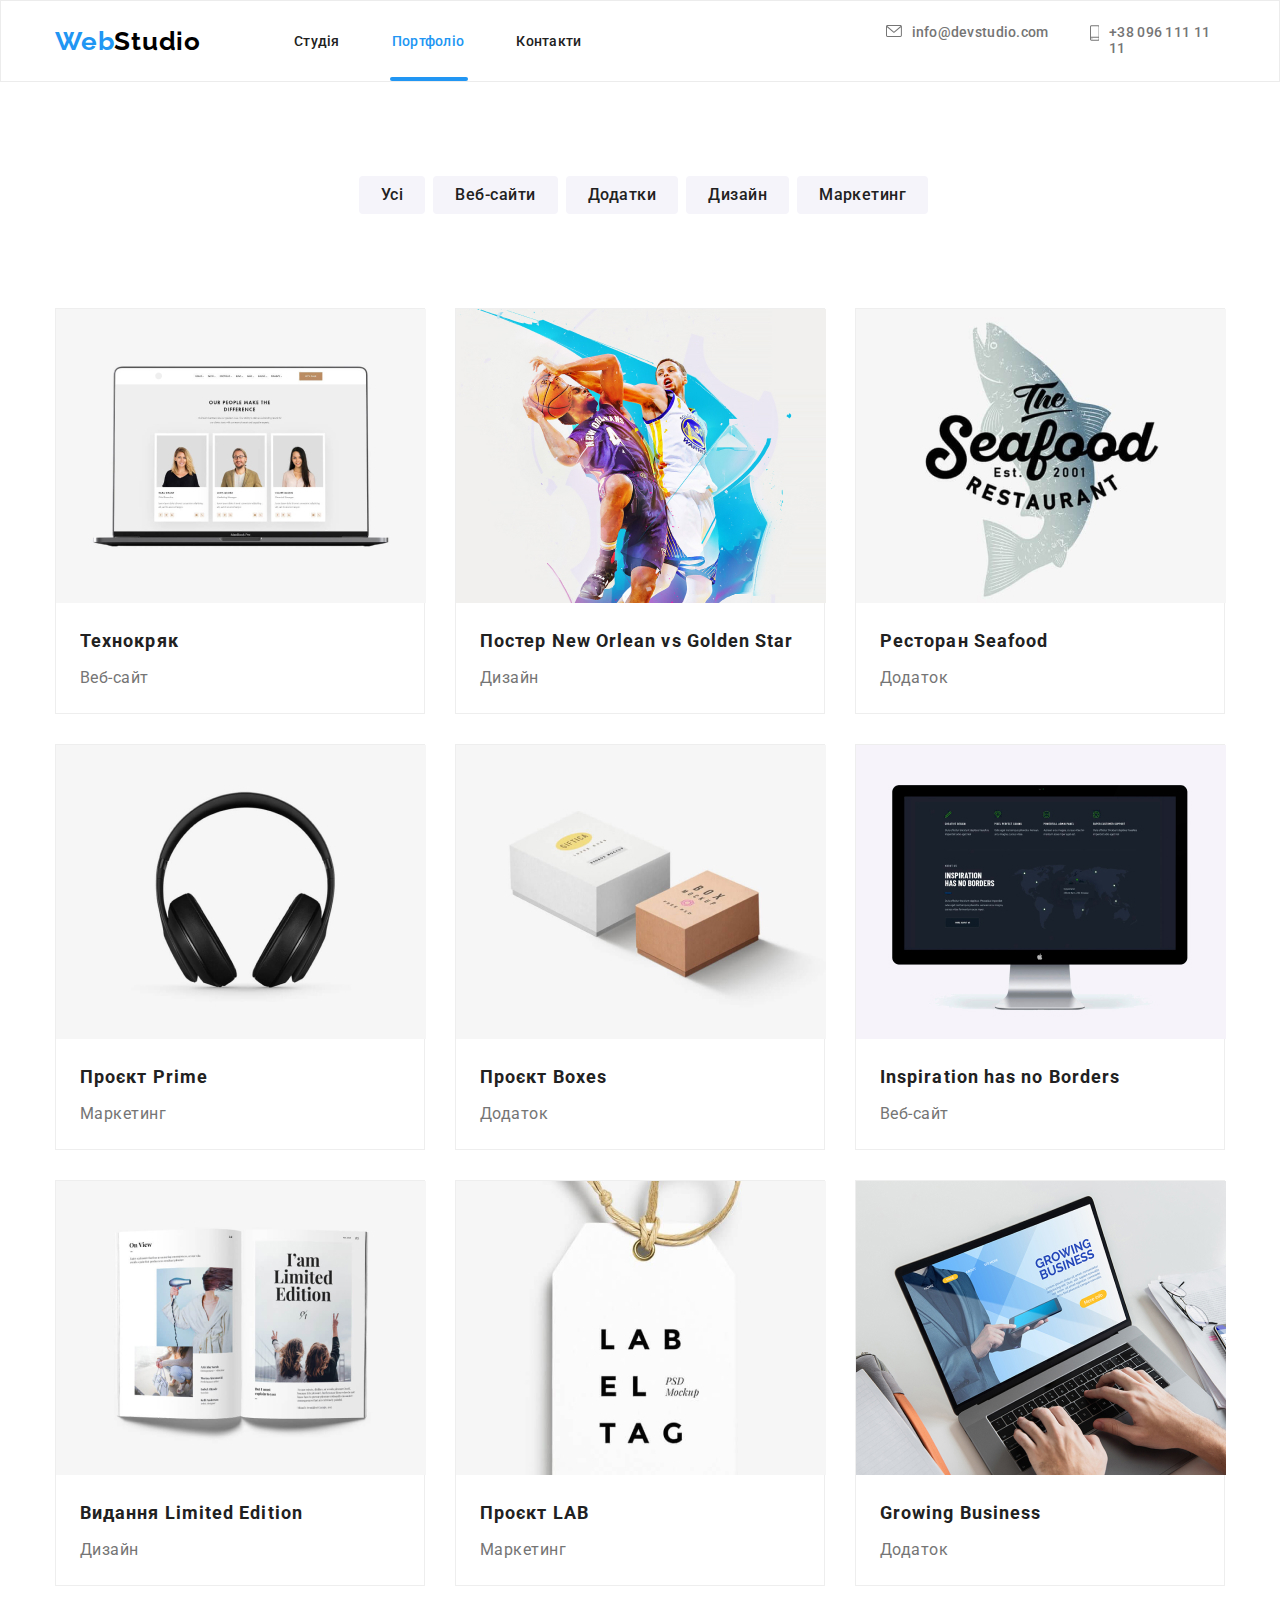
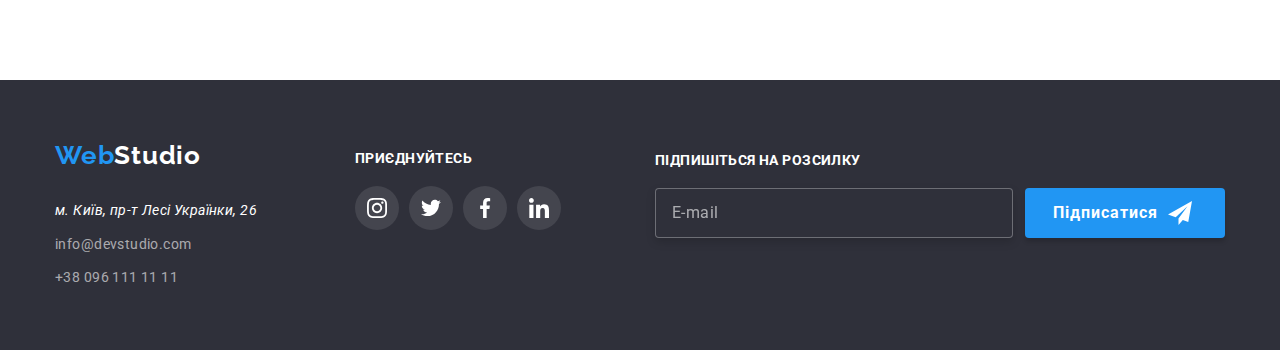
==== commit 7b8ee5b0: "e" ====
--- a/portfolio.html
+++ b/portfolio.html
@@ -157,60 +157,61 @@
 </main>
 <!--   footer content   -->
 <footer class="footer">
-  <div class="container">
-   <div class="footer__list">
-    <div class="footer__box1">
-     <div class="footer__logo">
-        <a class="footer__logo-web" href="index.html">Web<span class="footer__logo-studio">Studio</span></a>
-     </div>
-     <address class="footer__adress">м. Київ, пр-т Лесі Українки, 26</address>
-     <ul>
-       <li><a class="footer__mail" href="mailto:info@devstudio.com">info@devstudio.com</a></li>
-       <li><a class="footer__tel" href="tel:+38091111111">+38 096 111 11 11</a></li>
-     </ul>
-     </div>
-       <div class="footer-networks">
-         <h2 class="footer-networks__description">приєднуйтесь</h2>
-         <ul class="footer-networks__list">
-            <li class="footer-networks__box">
-             <a class="footer-networks__link" href="">
-             <svg class="footer-networks__icon" width="20" height="20">
-              <use href="./images/icons.svg#icon-instagram-1-opt"></use>
-             </svg>
-              </a>
-            </li>
-            <li class="footer-networks__box">
-             <a class="footer-networks__link" href="">
-             <svg class="footer-networks__icon" width="20" height="20">
-              <use href="./images/icons.svg#icon-twitter-1-opt"></use>
-             </svg>
-              </a>
-            </li>
-            <li class="footer-networks__box">
-             <a class="footer-networks__link" href="">
-             <svg class="footer-networks__icon" width="20" height="20">
-              <use href="./images/icons.svg#icon-facebook-1-opt"></use>
-             </svg>
-              </a>
-            </li>
-            <li class="footer-networks__box">
-             <a class="footer-networks__link1" href="">
-             <svg class="footer-networks__icon" width="20" height="20">
-              <use href="./images/icons.svg#icon-linkedin-1-opt"></use>
-             </svg>
-              </a>
-            </li>
-         </ul>
-        </div>
-            <div class="footer__subscription">
-                <h2 class="footer__subscription-description">підпишіться на розсилку</h2>
-                <form class="footer__form">
+    <div class="container">
+        <div class="footer__list">
+            <div class="footer__box1">
+                <div class="footer__logo">
+                    <a class="footer__logo-web" href="index.html">Web<span class="footer__logo-studio">Studio</span></a>
+                </div>
+                <address class="footer__adress">м. Київ, пр-т Лесі Українки, 26</address>
+                <ul class="footer__feedback">
+                    <li><a class="footer__mail" href="mailto:info@devstudio.com">info@devstudio.com</a></li>
+                    <li class="footer__tel-item"><a class="footer__tel" href="tel:+38091111111">+38 096 111 11 11</a>
+                    </li>
+                </ul>
+            </div>
+            <div class="footer-networks">
+                <h2 class="footer-networks__description">приєднуйтесь</h2>
+                <ul class="footer-networks__list">
+                    <li class="footer-networks__box">
+                        <a class="footer-networks__link" href="">
+                            <svg class="footer-networks__icon" width="20" height="20">
+                                <use href="./images/icons.svg#icon-instagram-1-opt"></use>
+                            </svg>
+                        </a>
+                    </li>
+                    <li class="footer-networks__box">
+                        <a class="footer-networks__link" href="">
+                            <svg class="footer-networks__icon" width="20" height="20">
+                                <use href="./images/icons.svg#icon-twitter-1-opt"></use>
+                            </svg>
+                        </a>
+                    </li>
+                    <li class="footer-networks__box">
+                        <a class="footer-networks__link" href="">
+                            <svg class="footer-networks__icon" width="20" height="20">
+                                <use href="./images/icons.svg#icon-facebook-1-opt"></use>
+                            </svg>
+                        </a>
+                    </li>
+                    <li class="footer-networks__box">
+                        <a class="footer-networks__link1" href="">
+                            <svg class="footer-networks__icon" width="20" height="20">
+                                <use href="./images/icons.svg#icon-linkedin-1-opt"></use>
+                            </svg>
+                        </a>
+                    </li>
+                </ul>
+            </div>
+            <div class="footer-subscription">
+                <h2 class="footer-subscription__description">підпишіться на розсилку</h2>
+                <form class="footer-subscription__form">
                     <label>
-                        <input class="footer__form-input" type="email" name="email" placeholder="E-mail"
+                        <input class="footer-subscription__form-input" type="email" name="email" placeholder="E-mail"
                             autocomplete="off">
                     </label>
-                    <button class="footer__form-button" type="submit">Підписатися
-                        <svg class="footer__form-icon" width="24" height="24">
+                    <button class="footer-subscription__form-button" type="submit">Підписатися
+                        <svg class="footer-subscription__form-icon" width="24" height="24">
                             <use href="./images/icons.svg#icon-icon-send"></use>
                         </svg>
                     </button>
